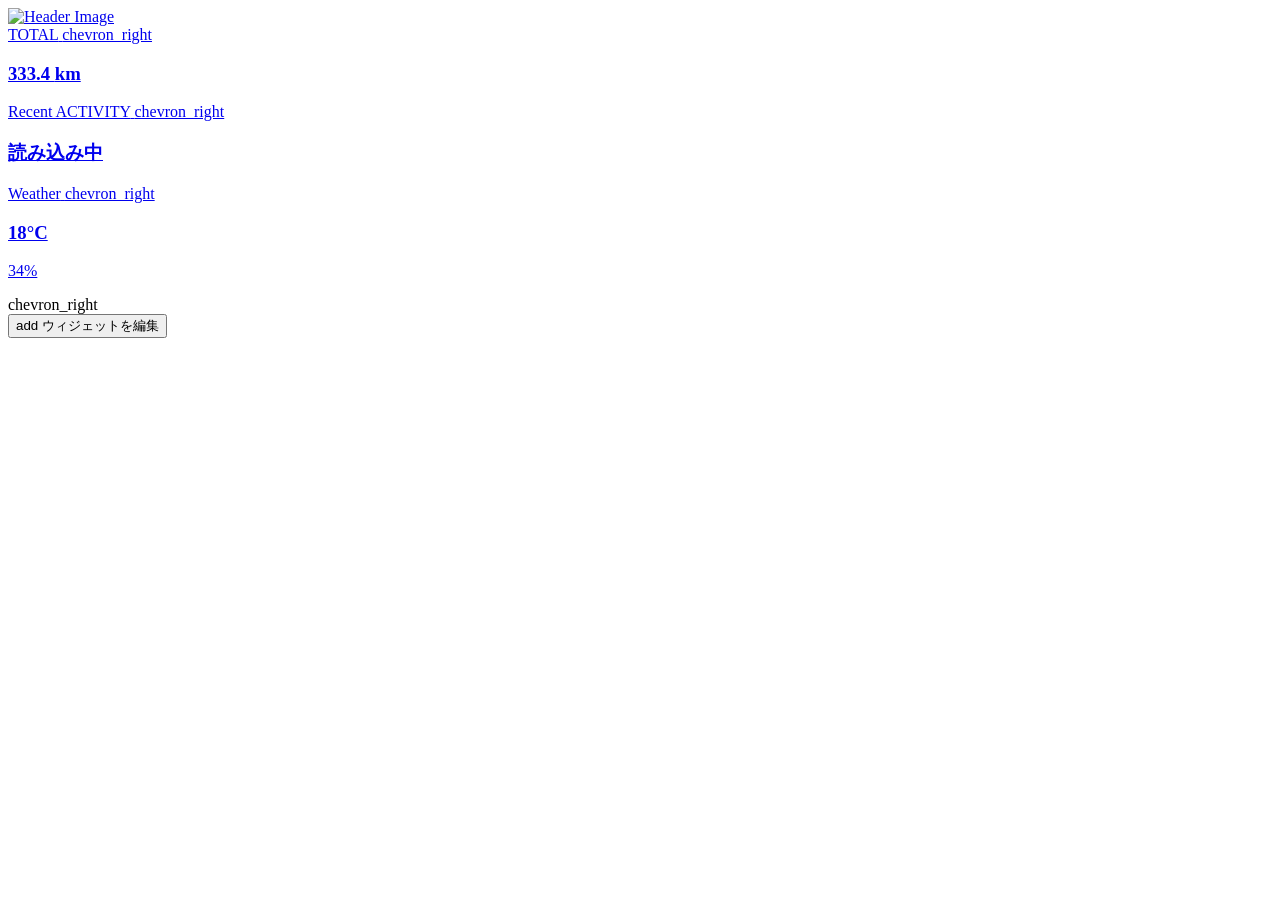
==== index.html @ 01d289db "Add files via upload" ====
<!DOCTYPE html>
<html lang="en">

<head>
    <title>Home</title>
    <main-head></main-head>
    <script src="js/head.js"></script>
</head>

<body>
    <div class="app-container">
        <main-header></main-header>

        <div id="page-home" class="page active">
            <a href="about.html" class="card-link">
                <div class="header-image-wrapper">
                    <img src="https://placehold.net/2.png" alt="Header Image" class="header-image">
                </div>
            </a>

            <div id="widget-grid" class="widget-grid">

                <!-- total距離 -->
                <a href="steps.html" class="card-link">
                    <div id="widget-total" class="widget widget-total" onclick="switchPage('total')">
                        <div class="widget-header">
                            <span class="widget-title">TOTAL</span>
                            <span class="material-symbols-outlined arrow">chevron_right</span>
                        </div>
                        <div class="widget-content">
                            <h3 class="widget-value" id="home-total-dist">333.4 <span class="unit">km</span></h3>
                        </div>
                    </div>
                </a>

                <!-- recent activity -->
                <a href="activities.html" class="card-link">
                    <div id="widget-recent" class="widget widget-recent" onclick="switchPage('activities')">
                        <div class="widget-header">
                            <span class="widget-title">Recent ACTIVITY</span>
                            <span class="material-symbols-outlined arrow">chevron_right</span>
                        </div>
                        <div class="widget-content">
                            <h3 class="widget-value" id="home-recent-name">読み込み中</h3>
                            <p class="widget-sub-value" id="home-recent-val"></p>
                        </div>
                    </div>
                </a>

                <!-- weather -->
                <a href="weather.html" class="card-link">
                    <div id="widget-weather" class="widget widget-weather" onclick="switchPage('weather')">
                        <div class="widget-header">
                            <span class="widget-title">Weather</span>
                            <span class="material-symbols-outlined arrow">chevron_right</span>
                        </div>
                        <div class="widget-content">
                            <h3 class="widget-value" id="home-weather-temp">18°C</h3>
                            <p class="widget-sub-value" id="home-weather-hum">34%</p>
                        </div>
                    </div>
                </a>

                <!-- empty widget -->
                <div id="widget-empty" class="widget widget-empty" onclick="toggleWidgetEdit()">
                    <span class="material-symbols-outlined arrow align-right">chevron_right</span>
                </div>

            </div>

            <div class="add-widget-container">
                <button class="fab-btn" onclick="showPage('page-edit-widgets')">
                    <span class="material-symbols-outlined">add</span>
                    ウィジェットを編集
                </button>
            </div>


        </div>

        <main-footer></main-footer>

        <script src="js/header.js"></script>
        <script src="js/footer.js"></script>
        <script type="module" src="js/home.js"></script>
</body>

</html>
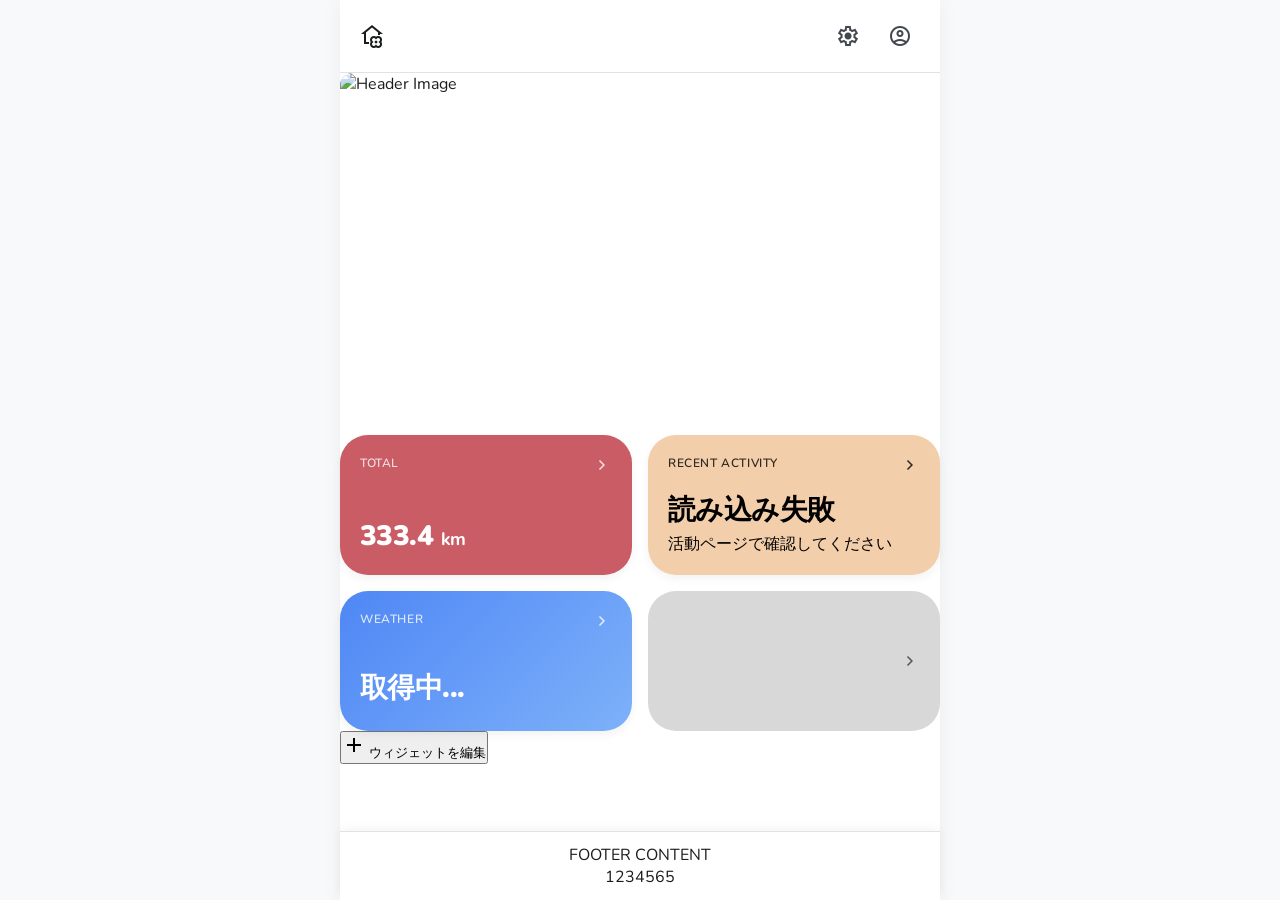
==== commit 302eab1b: "Add files via upload" ====
--- a/index.html
+++ b/index.html
@@ -55,8 +55,8 @@
                             <span class="material-symbols-outlined arrow">chevron_right</span>
                         </div>
                         <div class="widget-content">
-                            <h3 class="widget-value" id="home-weather-temp">18°C</h3>
-                            <p class="widget-sub-value" id="home-weather-hum">34%</p>
+                            <h3 class="widget-value" id="home-weather-temp">取得中...</h3>
+                            <p class="widget-sub-value" id="home-weather-hum" role="status" aria-live="polite"></p>
                         </div>
                     </div>
                 </a>
